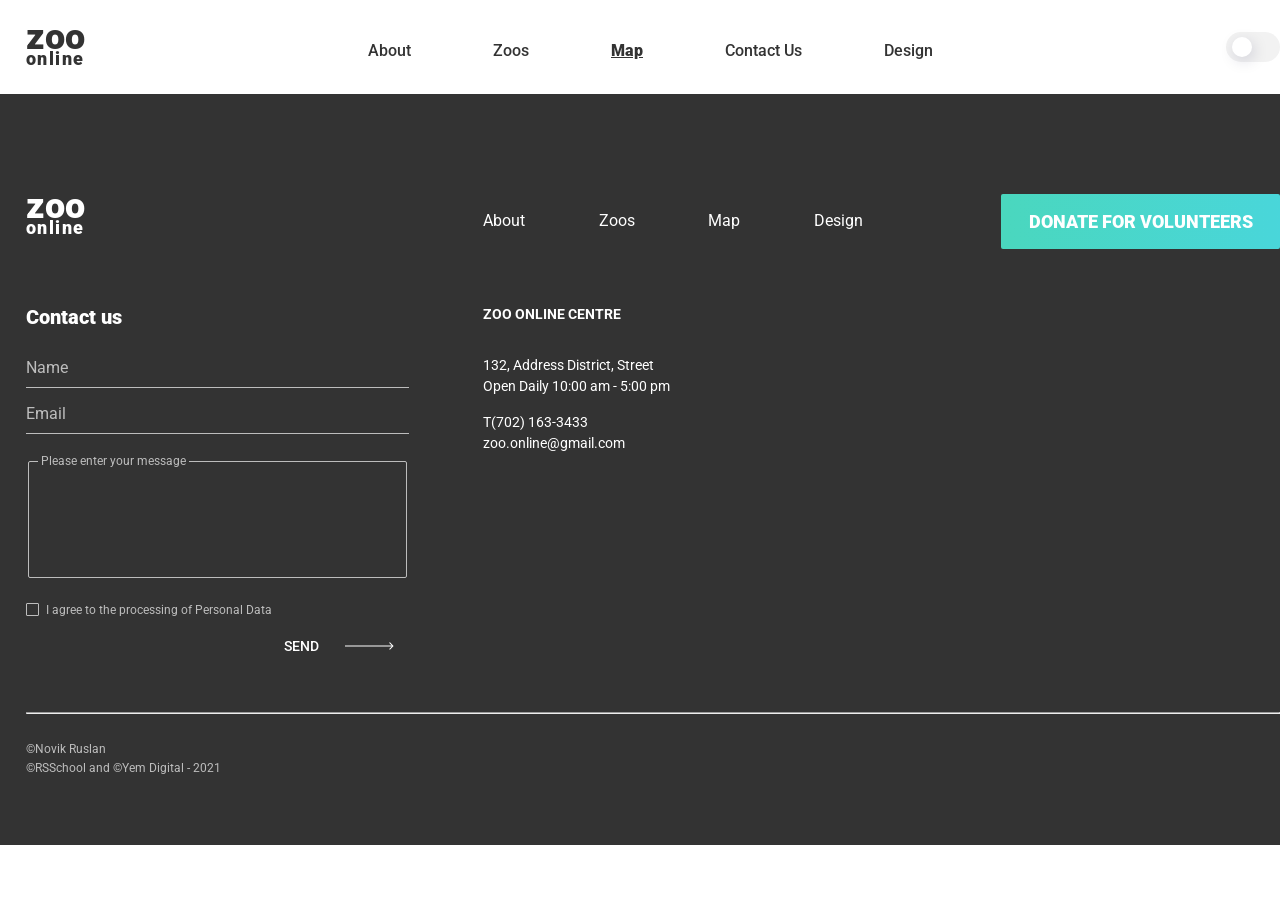
==== online-zoo/pages/intermediate/intermediate.html @ e1919812 "feat: add intermediate page" ====
<!DOCTYPE html>
<html lang="en">

<head>
  <meta charset="UTF-8">
  <meta http-equiv="X-UA-Compatible" content="IE=edge">
  <meta name="viewport" content="width=device-width, initial-scale=1.0">
  <title>Document</title>
  <link href="https://fonts.googleapis.com/css2?family=Roboto:wght@400;500;900&display=swap" rel="stylesheet">
  <link rel="stylesheet" href="../../normalize.css">
  <link rel="stylesheet" href="./intermediate.css">
</head>

<body>
  <header class="header">
    <div class="header__container container">
      <h1 class="logo">
        <a class="logo__link" href="/">
          <span class="logo__zoo">zoo</span>
          <span class="logo__online">online</span>
        </a>
      </h1>
      <nav>
        <ul class="nav-list">
          <li class="nav-list__item">
            <a class="nav-list__link" href="/">about</a>
          </li>
          <li class="nav-list__item">
            <a class="nav-list__link" href="#">zoos</a>
          </li>
          <li class="nav-list__item">
            <a class="nav-list__link nav-list__link_active" href="./intermediate.html">map</a>
          </li>
          <li class="nav-list__item">
            <a class="nav-list__link" href="#contact">contact us</a>
          </li>
          <li class="nav-list__item">
            <a class="nav-list__link" href="https://www.figma.com/file/HKt5Nlx0jghQtJp6jW9q8F/zooApp">design</a>
          </li>
        </ul>
      </nav>
      <div class="theme-toggle">
        <div class="theme-toggle__btn"></div>
      </div>
    </div>
  </header>
  <main class="main">

  </main>
  <footer class="footer">
    <div class="container">
      <div class="footer__content">
        <div class="left-content">
          <div class="logo logo_footer">
            <a class="logo__link" href="/">
              <span class="logo__zoo">zoo</span>
              <span class="logo__online">online</span>
            </a>
          </div>
          <a href="" name="contact"></a>
          <form action="" class="contact-form">
            <h3 class="contact-form__title">Contact us</h3>
            <input type="text" class="contact-form__name" placeholder="Name" required>
            <input type="email" class="contact-form__email" placeholder="Email" required>
            <fieldset class="contact-form__fieldset">
              <legend class="contact-form__legend">Please enter your message</legend>
              <textarea class="contact-form__textarea" name="" cols="35" rows="4" minlength="10" maxlength="280"
                required>
              </textarea>
            </fieldset>
            <input class="contact-form__checkbox" id="agreement" type="checkbox" required>
            <label class="contact-form__label" for="agreement">I agree to the processing of Personal Data</label>
            <div class="btn-container">
              <input class="contact-form__btn" type="submit" value="SEND">
            </div>
          </form>
        </div>
        <div class="right-content">
          <div class="nav-and-btn">
            <ul class="footer-nav">
              <li class="footer-nav__item">
                <a href="/" class="footer-nav__link">about</a>
              </li>
              <li class="footer-nav__item">
                <a href="#" class="footer-nav__link">zoos</a>
              </li>
              <li class="footer-nav__item">
                <a href="./intermediate.html" class="footer-nav__link">map</a>
              </li>
              <li class="footer-nav__item">
                <a href="#" class="footer-nav__link">design</a>
              </li>
            </ul>
            <a href="#" class="watch-btn watch-btn_footer">
              donate for volunteers
            </a>
          </div>
          <article class="contacts">
            <h4 class="contacts__title">ZOO Online Centre</h4>
            <address class="address">
              <div class="address__text">
                <span class="address__span_mb">132, Address District, Street</span>
                <span>Open Daily 10:00 am - 5:00 pm</span>
              </div>
              <a class="address__link address__link_mb" href="tel:+3757021633433">T(702) 163-3433</a>
              <a class="address__link" href="mailto:zoo.online@gmail.com">zoo.online@gmail.com</a>
            </address>
            <ul class="social social_line">
              <li class="social__item">
                <a class="social__link social__link_insta" href="https://www.instagram.com/"></a>
              </li>
              <li class="social__item">
                <a class="social__link social__link_twitter" href="https://twitter.com/"></a>
              </li>
              <li class="social__item">
                <a class="social__link social__link_vk" href="https://vk.com/"></a>
              </li>
              <li class="social__item">
                <a class="social__link social__link_youtube" href="https://www.youtube.com/"></a>
              </li>
            </ul>
          </article>
        </div>
      </div>
      <hr class="footer-hr">
      <div class="copyrights">
        <div class="copyrights__text">©Novik Ruslan</div>
        <div class="copyrights__text">©RSSchool and ©Yem Digital - 2021</div>
      </div>
    </div>
  </footer>
</body>

</html>
---- online-zoo/pages/intermediate/intermediate.css ----
:root {
  --gradient-light-color: #4ad7be;
  --gradient-durk-color: #49d6da;
  --base-light-color: #fff;
  --base-durk-color: #333333;
  --primary-light-color: #f2f2f2;
  --primary-durk-color: #4f4f4f;
  --toggle-btn-durk-color: #1b1b1b;
  --toggle-durk-color: #505050;
  --bg-range-color: rgba(189, 189, 189, .57);
  --shadow-toggle-light: 2px 4px 15px rgba(6, 12, 70, 0.15);
  --shadow-toggle-durk: 2px 4px 15px rgba(230, 230, 230, 0.15);
  --shadow-range: 1px 1px 1px #000000, 0px 0px 1px #0d0d0d;
  --arrow-durk-color: #828282;
  --shdow-card: rgba(0, 0, 0, .5);
  --shadow-testim-card: 2px 4px 15px rgba(6, 12, 70, 0.1);
  --bg-form: #bdbdbd;
  --main-gradient: linear-gradient(to right, var(--gradient-light-color), var(--gradient-durk-color));
  --bg-first: var(--base-light-color);
  --bg-second: var(--primary-light-color);
  --fg-header: var(--base-durk-color);
  --bg-theme-toggle-btn: var(--base-light-color);
  --bg-theme-toggle: var(--primary-light-color);
  --shadow-theme-toggle-btn: var(--shadow-toggle-light);
  --fg-title: var(--base-durk-color);
  --fg-text: var(--primary-durk-color);
  --fg-fraction: var(--base-durk-color);
  --bg-thumb: var(--base-durk-color);
  --bg-arrow: var(--arrow-durk-color);
  --fg-pay-instruct: var(--primary-durk-color);
  --bg-border-avatar: var(--primary-durk-color);
  --bg-map-card: var(--base-light-color);
  --fg-map-card: var(--base-durk-color);
}

:root[theme="durk"] {
  --bg-first: var(--base-durk-color);
  --bg-second: var(--primary-durk-color);
  --fg-header: var(--base-light-color);
  --bg-theme-toggle-btn: var(--toggle-btn-durk-color);
  --bg-theme-toggle: var(--toggle-durk-color);
  --shadow-theme-toggle-btn: var(--shadow-toggle-durk);
  --fg-title: var(--base-light-color);
  --fg-text: var(--base-light-color);
  --fg-fraction: var(--base-light-color);
  --bg-thumb: var(--base-light-color);
  --bg-arrow: var(--base-light-color);
  --fg-pay-instruct: var(--primary-light-color);
  --bg-border-avatar: var(--base-light-color);
  --bg-map-card: var(--base-durk-color);
  --fg-map-card: var(--base-light-color);
}

body {
  font-family: 'Roboto', sans-serif;
}

button, input[type="submit"] {
  cursor: pointer;
  border: none;
  outline: none;
}

ul {
  margin: 0;
  padding: 0;
  list-style-type: none;
}

/*UI components*/

/* Watch button */
.watch-btn {
  cursor: pointer;
  width: 245px;
  height: 55px;
  display: flex;
  justify-content: center;
  align-items: center;
  font-weight: 900;
  font-size: 18px;
  line-height: 21px;
  text-transform: uppercase;
  color: var(--base-light-color);
  background: var(--main-gradient);
  border-radius: 2px;
  text-decoration: none;
  box-sizing: border-box;
  transition: .5s;
}

.watch-btn_tansparent {
  width: 113px;
  height: 24px;
  background: none;
  font-weight: 500;
  font-size: 12px;
  line-height: 14px;
  color: var(--gradient-durk-color);
}

.watch-btn_tansparent > .watch-btn__circle {
  width: 22px;
  height: 22px;
  margin-right: 2px;
  border-color: var(--gradient-durk-color);
}

.watch-btn_tansparent .watch-btn__arrow {
  width: 8px;
  height: 11px;
  background-color: var(--gradient-durk-color);
}

.watch-btn:hover {
  transform: scale(1.1);
}

.watch-btn__circle {
  width: 32px;
  height: 32px;
  display: flex;
  justify-content: center;
  align-items: center;
  margin-right: 6px;
  border-radius: 50%;
  border: 1px solid var(--base-light-color);
  box-sizing: border-box;
}

.watch-btn__arrow {
  width: 10px;
  height: 13px;
  background-color: var(--base-light-color);
  clip-path: polygon(20% 10%, 100% 50%, 20% 90%, 20% 10%);
}

/*Container*/
.container {
  width: 1620px;
  margin-left: 26px;
}

.small-container {
  width: 1200px;
  margin-left: 23px;
  display: flex;
  flex-direction: column;
  align-items: center;
}

/* Components */

/* Header */

.header {
  width: 100%;
  display: flex;
  justify-content: center;
  background-color: var(--bg-first);
}

.header__container {
  height: 94px;
  display: flex;
  justify-content: space-between;
  align-items: center;
}

.logo {
  font-weight: 900;
  margin: 0;
}

.logo__link {
  display: flex;
  flex-direction: column;
  text-decoration: none;
  color: var(--fg-header);
}

.logo__zoo {
  line-height: 24px;
  font-size: 36px;
}

.logo__online {
  font-size: 18px;
  letter-spacing: 0.08em;
}

.nav-list {
  display: flex;
  padding-top: 7px;
  box-sizing: border-box;
  margin-left: -10px;
}

.nav-list__item {
  margin-right: 82px;
}

.nav-list__item:last-child {
  margin-right: 0;
}

.nav-list__link {
  font-weight: 500;
  text-decoration: none;
  text-transform: capitalize;
  font-size: 16px;

line-height: 19px;
  color: var(--fg-header);
}

.nav-list__link_active {
  font-weight: 900;
  text-decoration: underline;
}

.nav-list__link_active:hover {
  cursor: alias;
}

.nav-list__link:hover {
  font-weight: 900;
  text-decoration: underline;
}

.theme-toggle {
  cursor: pointer;
  width: 54px;
  height: 30px;
  display: flex;
  border-radius: 190px;
  background-color: var(--bg-theme-toggle);
  padding: 5px 6px;
  box-sizing: border-box;
}

.theme-toggle__btn {
  width: 20px;
  height: 20px;
  border-radius: 50%;
  background-color: var(--bg-theme-toggle-btn);
  box-shadow: var(--shadow-theme-toggle-btn);
}

/*Footer*/
.footer {
  width: 100%;
  display: flex;
  justify-content: center;
  background-color: var(--base-durk-color);
  padding: 100px 0 70px;
  box-sizing: border-box;
  color: var(--bg-form);
}

.footer__content {
  display: flex;
  justify-content: space-between;
}

.logo_footer {
  margin-bottom: 67px;
}

.logo_footer .logo__link {
  color: var(--base-light-color);
}

.contact-form {
  width: 383px;
  display: flex;
  flex-direction: column;
}

.contact-form__title {
  font-weight: 900;
  font-size: 20px;
  line-height: 23px;
  color: var(--base-light-color);
  margin: 0 0 20px;
}

.contact-form__name, .contact-form__email {
  width: 100%;
  box-sizing: border-box;
  background: transparent;
  outline: none;
  border: none;
  border-bottom: 1px solid var(--bg-form);
  padding: 10px 0;
  margin-bottom: 7px;
  color: var(--bg-form);
}

.contact-form__email {
  margin-bottom: 20px;
}

input::-webkit-input-placeholder {
  color: var(--bg-form);
}

input::-moz-placeholder {
  color: var(--bg-form);
}

.contact-form__fieldset {
  height: 106px;
  border: 1px solid var(--bg-form);
  border-radius: 2px;
  margin-bottom: 25px;
}

.contact-form__legend {
  position: relative;
  font-size: 12px;
  line-height: 14px;
}

.contact-form__legend::before {
  content: '';
  position: absolute;
  top: 7px;
  left: -3px;
  width: 3px;
  height: 5px;
  background-color: var(--base-durk-color);
}

.contact-form__legend::after {
  content: '';
  position: absolute;
  top: 7px;
  right: -3px;
  width: 3px;
  height: 5px;
  background-color: var(--base-durk-color);
}

.contact-form__textarea {
  height: 85px;
  background: transparent;
  border: none;
  resize: none;
  outline: none;
  color: var(--bg-form);
}

.contact-form__checkbox {
  display: none;
}

.contact-form__label {
  position: relative;
  margin-left: 20px;
  margin-bottom: 20px;
  font-size: 12px;
  line-height: 14px;
}

.contact-form__label::before {
  content: " ";
  position: absolute;
  top: 0;
  left: -20px;
  width: 11px;
  height: 11px;
  color: var(--bg-form);
  display: flex;
  justify-content: center;
  align-items: center;
  border: 1px solid var(--bg-form);
  border-radius: 1px;
}

.contact-form__checkbox:checked + .contact-form__label::before {
  content: "x";
}

.contact-form__btn {
  cursor: pointer;
  width: 110px;
  height: 16px;
  padding: 0;
  text-align: left;
  border: none;
  outline: none;
  color: var(--base-light-color);
  background-image: url(../../assets/images/btn-arrow.svg);
  background-color: transparent;
  background-repeat: no-repeat;
  background-position: right;
  font-weight: 500;
  font-size: 14px;
  line-height: 16px;
}

.btn-container {
  text-align: right;
  padding-right: 15px;
}

.nav-and-btn {
  display: flex;
  margin-bottom: 57px;
}

.footer-nav {
  width: 380px;
  height: 55px;
  display: flex;
  justify-content: space-between;
  align-items: center;
  margin-right: 138px;
}

.footer-nav__link {
  text-decoration: none;
  text-transform: capitalize;
  color: var(--base-light-color);
}

.footer-nav__link:hover {
  text-decoration: underline;
}

.watch-btn_footer {
  width: 279px;
}

.contacts {
  color: var(--base-light-color);
}

.contacts__title {
  font-weight: bold;
  font-size: 14px;
  line-height: 16px;
  text-transform: uppercase;
  margin: 0 0 35px;
}

.address {
  width: 209px;
  font-style: normal;
  font-weight: normal;
  font-size: 14px;
  line-height: 16px;
  margin-bottom: 20px;
}

.address__text {
  margin-bottom: 20px;
}

.address__link {
  color: var(--base-light-color);
  text-decoration: none;
}

.address__link:hover {
  text-decoration: underline;
}

.address__span_mb, .address__link_mb {
  display: block;
  margin-bottom: 5px;
}

.copyrights {
  font-size: 12px;
  line-height: 14px;
  color: var(--bg-form);
}

.copyrights__text:first-child {
  margin-bottom: 5px;
}

.footer-hr {
  margin: 57px 0 28px;
}
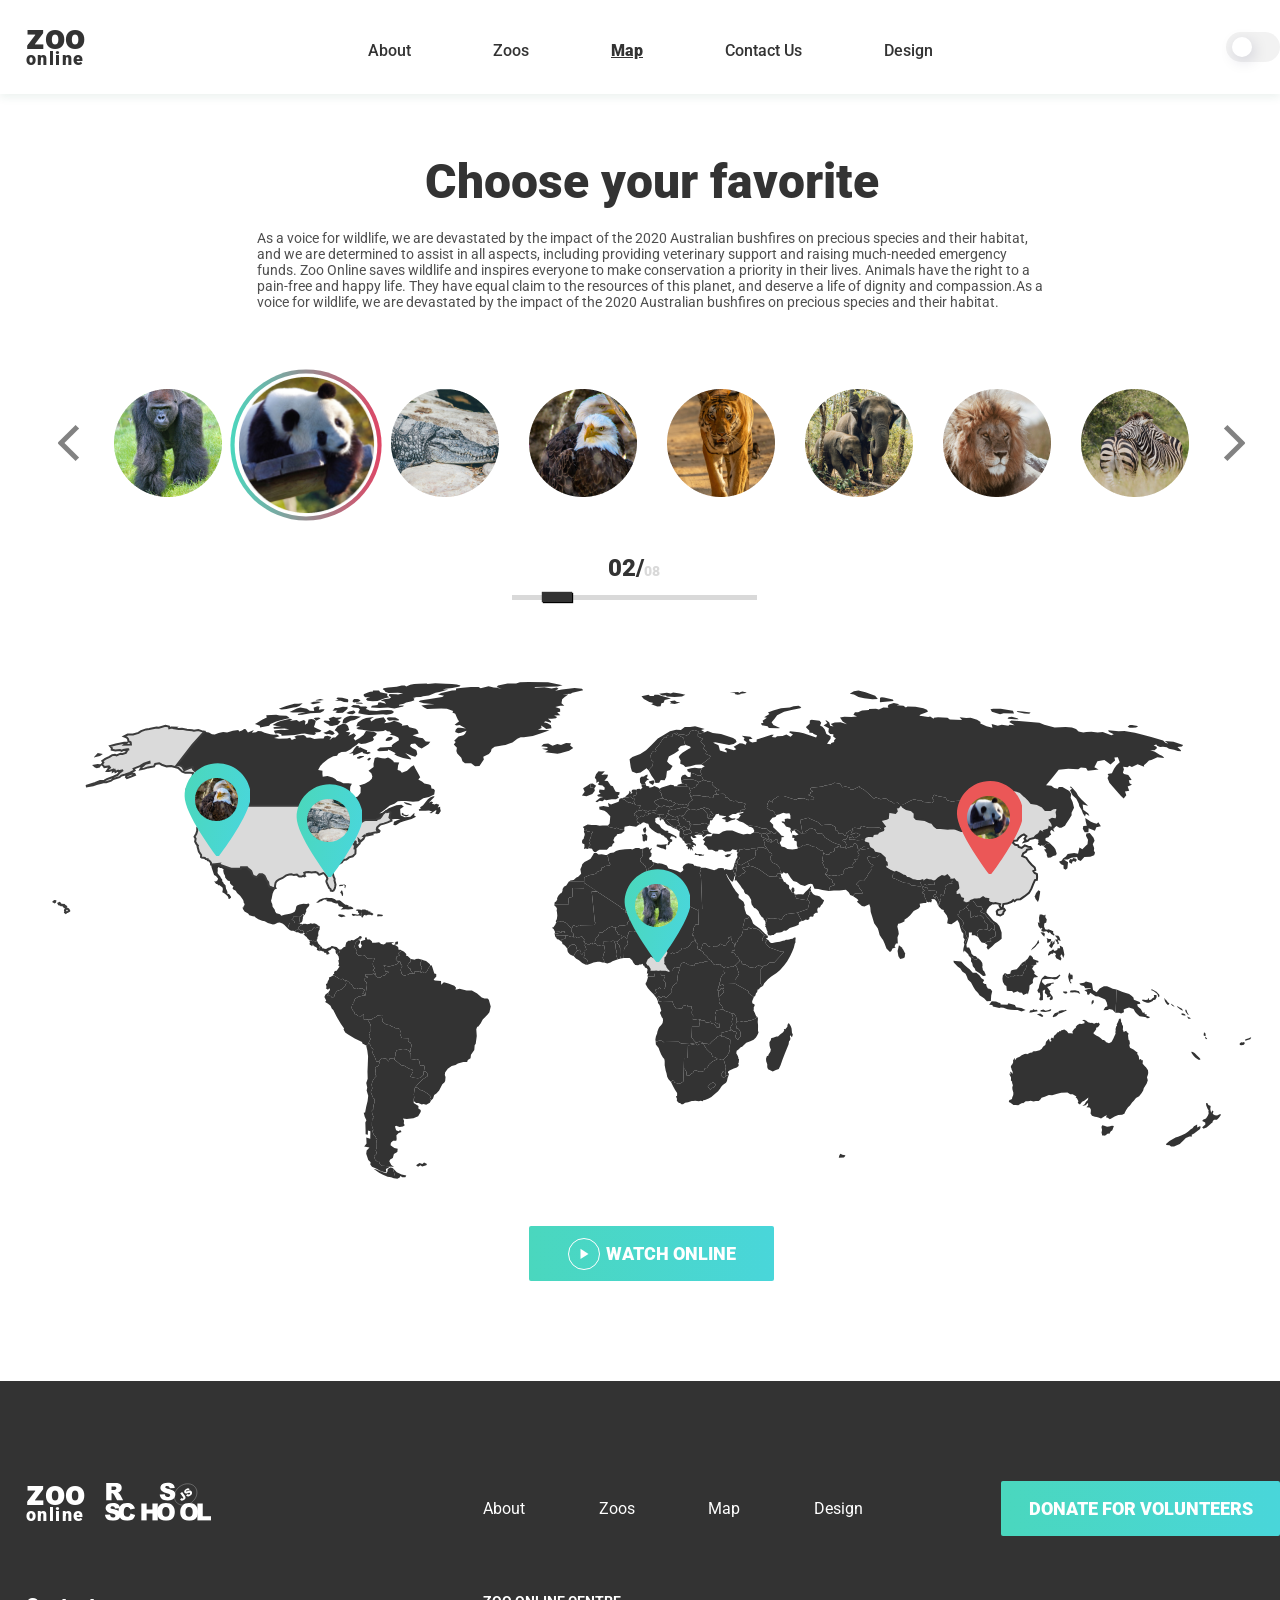
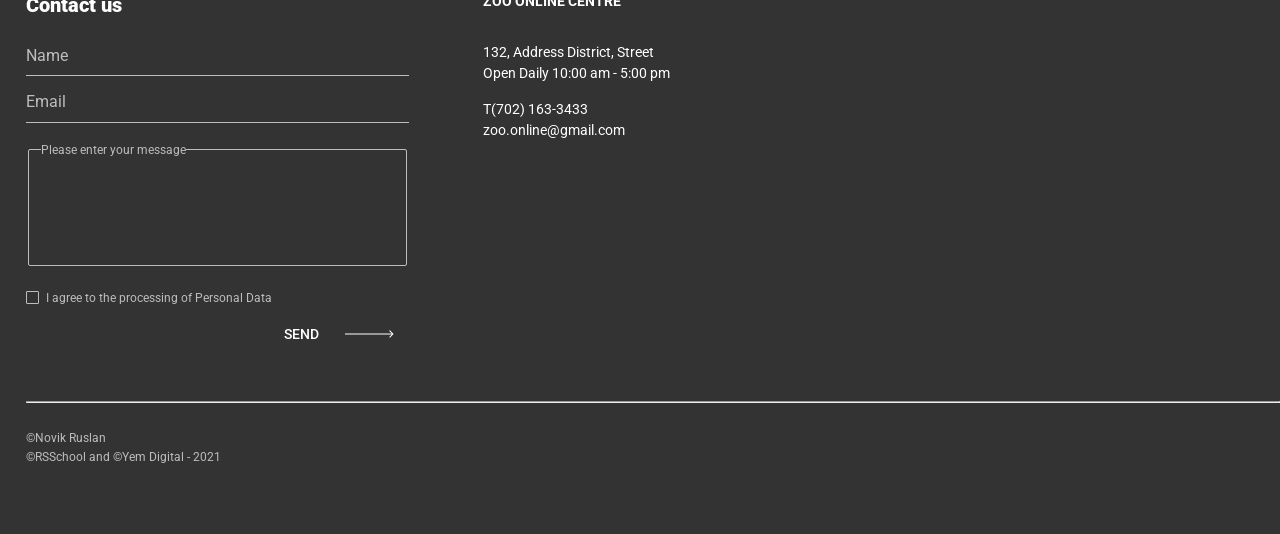
==== commit 6aaddfa8: "add map section in intermediate page" ====
--- a/online-zoo/pages/intermediate/intermediate.html
+++ b/online-zoo/pages/intermediate/intermediate.html
@@ -45,18 +45,95 @@
     </div>
   </header>
   <main class="main">
-
+    <section class="map">
+      <div class="small-container small-container_column">
+        <article class="description">
+          <h3 class="title description__title">Choose your favorite</h3>
+          <p class="text description__text">As a voice for wildlife, we are devastated by the impact of
+            the 2020 Australian bushfires on precious species and their habitat, and
+            we are determined to assist in all aspects, including providing veterinary
+            support and raising much-needed emergency funds. Zoo Online saves wildlife
+            and inspires everyone to make conservation a priority in their lives.
+            Animals have the right to a pain-free and happy life. They have equal claim
+            to the resources of this planet, and deserve a life of dignity and compassion.As
+            a voice for wildlife, we are devastated by the impact of the 2020 Australian
+            bushfires on precious species and their habitat.
+          </p>
+        </article>
+        <div class="map__slider slider">
+          <div class="slider-arrow slider-arrow_left"></div>
+          <ul class="slider__list">
+            <li class="slider__item">
+              <img class="animal-icon" src="../../assets/images/monkey-icon.png" alt="">
+            </li>
+            <li class="slider__item slider__item_selected">
+              <img class="animal-icon" src="../../assets/images/panda-icon.png" alt="">
+            </li>
+            <li class="slider__item">
+              <img class="animal-icon" src="../../assets/images/crocodile-icon.png" alt="">
+            </li>
+            <li class="slider__item">
+              <img class="animal-icon" src="../../assets/images/eagle-icon.png" alt="">
+            </li>
+            <li class="slider__item">
+              <img class="animal-icon" src="../../assets/images/tiger-icon.png" alt="">
+            </li>
+            <li class="slider__item">
+              <img class="animal-icon" src="../../assets/images/elephant-icon.png" alt="">
+            </li>
+            <li class="slider__item">
+              <img class="animal-icon" src="../../assets/images/lion-icon.png" alt="">
+            </li>
+            <li class="slider__item">
+              <img class="animal-icon" src="../../assets/images/zebra-icon.png" alt="">
+            </li>
+          </ul>
+          <div class="slider-arrow slider-arrow_right"></div>
+        </div>
+        <div class="map__progress progress">
+          <div class="fraction">
+            02/<span class="fraction__scope">08</span>
+          </div>
+          <input class="range" type="range" value="2" min="1" max="8">
+        </div>
+        <div class="map__map-screen map-screen">
+          <div class="mark mark_eagle" title="eagle">
+            <img src="../../assets/images/eagle-circle.png" alt="" class="mark__img">
+          </div>
+          <div class="mark mark_crocadile" title="crocodile">
+            <img src="../../assets/images/crocodile-circle.png" alt="" class="mark__img">
+          </div>
+          <div class="mark mark_monkey" title="monkey">
+            <img src="../../assets/images/monkey-circle.png" alt="" class="mark__img">
+          </div>
+          <div class="mark mark_selected mark_ponda" title="panda">
+            <img src="../../assets/images/panda-circle.png" alt="" class="mark__img">
+          </div>
+        </div>
+        <a href="#" class="watch-btn">
+          <div class="watch-btn__circle">
+            <div class="watch-btn__arrow"></div>
+          </div>
+          watch online
+        </a>
+      </div>
+    </section>
   </main>
   <footer class="footer">
     <div class="container">
       <div class="footer__content">
         <div class="left-content">
-          <div class="logo logo_footer">
-            <a class="logo__link" href="/">
-              <span class="logo__zoo">zoo</span>
-              <span class="logo__online">online</span>
-            </a>
-          </div>
+          <ul class="logos logos_mb">
+            <li class="logos__item">
+              <div class="logo logo_footer" title="Online Zoo">
+                <span class="logo__zoo">zoo</span>
+                <span class="logo__online">online</span>
+              </div>
+            </li>
+            <li class="logos__item">
+              <img src="../../assets/images/rs_school.svg" alt="" class="rs-school" title="Rolling Scopes School">
+            </li>
+          </ul>
           <a href="" name="contact"></a>
           <form action="" class="contact-form">
             <h3 class="contact-form__title">Contact us</h3>
--- a/online-zoo/pages/intermediate/intermediate.css
+++ b/online-zoo/pages/intermediate/intermediate.css
@@ -1,6 +1,7 @@
 :root {
   --gradient-light-color: #4ad7be;
   --gradient-durk-color: #49d6da;
+  --gradient-primary-color: #df4565;
   --base-light-color: #fff;
   --base-durk-color: #333333;
   --primary-light-color: #f2f2f2;
@@ -15,7 +16,9 @@
   --shdow-card: rgba(0, 0, 0, .5);
   --shadow-testim-card: 2px 4px 15px rgba(6, 12, 70, 0.1);
   --bg-form: #bdbdbd;
+  --shadow-header: 0px 4px 8px rgba(44, 101, 77, 0.08);
   --main-gradient: linear-gradient(to right, var(--gradient-light-color), var(--gradient-durk-color));
+  --selected-gradient: linear-gradient(to right, var(--gradient-light-color), var(--gradient-primary-color));
   --bg-first: var(--base-light-color);
   --bg-second: var(--primary-light-color);
   --fg-header: var(--base-durk-color);
@@ -69,6 +72,247 @@
 
 /*UI components*/
 
+/*Slider*/
+.slider {
+  position: relative;
+  width: 100%;
+  top: 0;
+  left: 0;
+}
+
+.slider__list {
+  width: 100%;
+  display: flex;
+  justify-content: space-between;
+  align-items: center;
+}
+
+.slider__item {
+  transition: .5s;
+}
+
+.slider__item_selected {
+  position: relative;
+  width: 108px;
+  height: 108px;
+  display: flex;
+  justify-content: center;
+  align-items: center;
+  border-radius: 50%;
+  background: var(--selected-gradient);
+  transform: scale(1.4);
+}
+
+.slider__item_selected img {
+  position: relative;
+  width: 108px;
+  height: 108px;
+  transform: scale(.9);
+}
+
+.slider__item_selected::before {
+  content: '';
+  position: absolute;
+  top: 3;
+  left: 3;
+  width: 102px;
+  height: 102px;
+  border-radius: 50%;
+  background-color: var(--bg-first);
+}
+
+.slider__item:hover {
+  cursor: pointer;
+  transform: scale(1.1);
+}
+
+/*Slider arrow*/
+.slider-arrow {
+  cursor: pointer;
+  position: absolute;
+  top: calc(50% - 27px);
+  width: 30px;
+  height: 50px;
+  transition: .5s;
+}
+
+.slider-arrow_left {
+  left: -58px;
+}
+
+.slider-arrow:hover {
+  transform: scale(1.2);
+}
+
+.slider-arrow_right {
+  right: -58px;
+  transform: rotate(180deg);
+}
+
+.slider-arrow_right:hover {
+  transform: rotate(180deg) scale(1.2);
+}
+
+.slider-arrow::before {
+  content: '';
+  position: absolute;
+  top: 30px;
+  left: 0;
+  width: 25px;
+  height: 5px;
+  transform: rotate(45deg);
+  background-color: var(--bg-arrow);
+}
+
+.slider-arrow::after {
+  content: '';
+  position: absolute;
+  top: 15px;
+  left: 0;
+  width: 25px;
+  height: 5px;
+  transform: rotate(-45deg);
+  background-color: var(--bg-arrow);
+}
+
+/*Progress*/
+.progress {
+  width: 245px;
+  height: 49px;
+  display: flex;
+  flex-direction: column;
+  justify-content: space-between;
+  align-items: center;
+}
+
+.fraction {
+  font-weight: 900;
+  font-size: 24px;
+  line-height: 28px;
+  color: var(--fg-fraction);
+}
+
+.fraction__scope {
+  font-size: 14px;
+  color: var(--bg-range-color);
+}
+
+.range:hover {
+  transform: scale(1.1);
+  transition: .5s;
+}
+
+input[type=range] {
+  -webkit-appearance: none;
+  margin: 3px 0;
+  width: 100%;
+}
+
+input[type=range]:focus {
+  outline: none;
+}
+
+input[type=range]::-webkit-slider-runnable-track {
+  cursor: pointer;
+  width: 100%;
+  height: 5px;
+  background: var(--bg-range-color);
+  border: none;
+}
+
+input[type=range]::-webkit-slider-thumb {
+  cursor: pointer;
+  box-shadow: var(--shadow-range);
+  border: none;
+  height: 10px;
+  width: 30px;
+  background: var(--bg-thumb);
+  -webkit-appearance: none;
+  margin-top: -3px;
+}
+
+.progress_bunner input[type=range]::-webkit-slider-thumb {
+  background: var(--base-light-color);
+}
+
+.progress_how-it-works input[type=range]::-webkit-slider-thumb {
+  width: 62px;
+}
+
+input[type=range]:focus::-webkit-slider-runnable-track {
+  background: var(--bg-range-color);
+}
+
+input[type=range]::-moz-range-track {
+  cursor: pointer;
+  width: 100%;
+  height: 5px;
+  box-shadow: var(--shadow-range);
+  background: var(--bg-range-color);
+  border: none;
+}
+
+input[type=range]::-moz-range-thumb {
+  cursor: pointer;
+  box-shadow: var(--shadow-range);
+  border: none;
+  height: 10px;
+  width: 30px;
+  background: var(--base-light-color);
+}
+
+/*Map-screen*/
+.map-screen {
+  position: relative;
+  width: 1200px;
+  height: 498px;
+  background-image: url(../../assets/images/map.svg);
+}
+
+.mark {
+  position: absolute;
+  width: 66px;
+  height: 93px;
+  display: flex;
+  justify-content: center;
+  padding-top: 15px;
+  box-sizing: border-box;
+  background-image: url(../../assets/images/mark.svg);
+}
+
+.mark:hover {
+  cursor: pointer;
+}
+
+.mark_selected {
+  background-image: url(../../assets/images/active-makr.svg);
+}
+
+.mark_eagle {
+  top: 82px;
+  left: 132px;
+}
+
+.mark_crocadile {
+  top: 103px;
+  left: 244px;
+}
+
+.mark_monkey {
+  top: 188px;
+  left: 572px;
+}
+
+.mark_ponda {
+  top: 100px;
+  right: 230px;
+}
+
+.mark__img {
+  width: 43px;
+  height: 43px;
+}
+
 /* Watch button */
 .watch-btn {
   cursor: pointer;
@@ -135,6 +379,32 @@
   clip-path: polygon(20% 10%, 100% 50%, 20% 90%, 20% 10%);
 }
 
+/*Title*/
+.title {
+  font-weight: 900;
+  font-size: 48px;
+  line-height: 56px;
+  color: var(--fg-title);
+  margin-top: 0;
+  margin-bottom: 0;
+}
+
+.card-title {
+  font-weight: 900;
+  font-size: 20px;
+  line-height: 23px;
+  margin: 17px 0;
+  color: var(--fg-title);
+}
+
+/*Text*/
+.text {
+  font-size: 14px;
+  line-height: 16px;
+  color: var(--fg-text);
+  margin: 0;
+}
+
 /*Container*/
 .container {
   width: 1620px;
@@ -144,6 +414,9 @@
 .small-container {
   width: 1200px;
   margin-left: 23px;
+}
+
+.small-container_column {
   display: flex;
   flex-direction: column;
   align-items: center;
@@ -154,10 +427,12 @@
 /* Header */
 
 .header {
+  position: relative;
   width: 100%;
   display: flex;
   justify-content: center;
   background-color: var(--bg-first);
+  box-shadow: var(--shadow-header);
 }
 
 .header__container {
@@ -247,6 +522,46 @@
   box-shadow: var(--shadow-theme-toggle-btn);
 }
 
+/*Map*/
+.map {
+  width: 100%;
+  display: flex;
+  justify-content: center;
+  box-sizing: border-box;
+  padding-top: 60px;
+  padding-bottom: 100px;
+  background-color: var(--bg-first);
+}
+
+.description {
+  display: flex;
+  flex-direction: column;
+  align-items: center;
+}
+
+.description__title {
+  margin-bottom: 20px;
+}
+
+.description__text {
+  width: 790px;
+  margin-bottom: 79px;
+}
+
+.map__slider {
+  width: 1075px;
+  margin-bottom: 53px;
+}
+
+.map__progress {
+  margin-left: -35px;
+  margin-bottom: 78px;
+}
+
+.map__map-screen {
+  margin-bottom: 47px;
+}
+
 /*Footer*/
 .footer {
   width: 100%;
@@ -263,12 +578,31 @@
   justify-content: space-between;
 }
 
+.logos {
+  display: flex;
+}
+
+.logos__item {
+  margin-right: 20px;
+}
+
+.logos__item:last-child {
+  margin-right: 0;
+}
+
+.logos_mb {
+  margin-bottom: 67px;
+}
+
 .logo_footer {
-  margin-bottom: 67px;
-}
-
-.logo_footer .logo__link {
+  display: flex;
+  flex-direction: column;
   color: var(--base-light-color);
+}
+
+.rs-school {
+  width: 106px;
+  height: 41px;
 }
 
 .contact-form {
